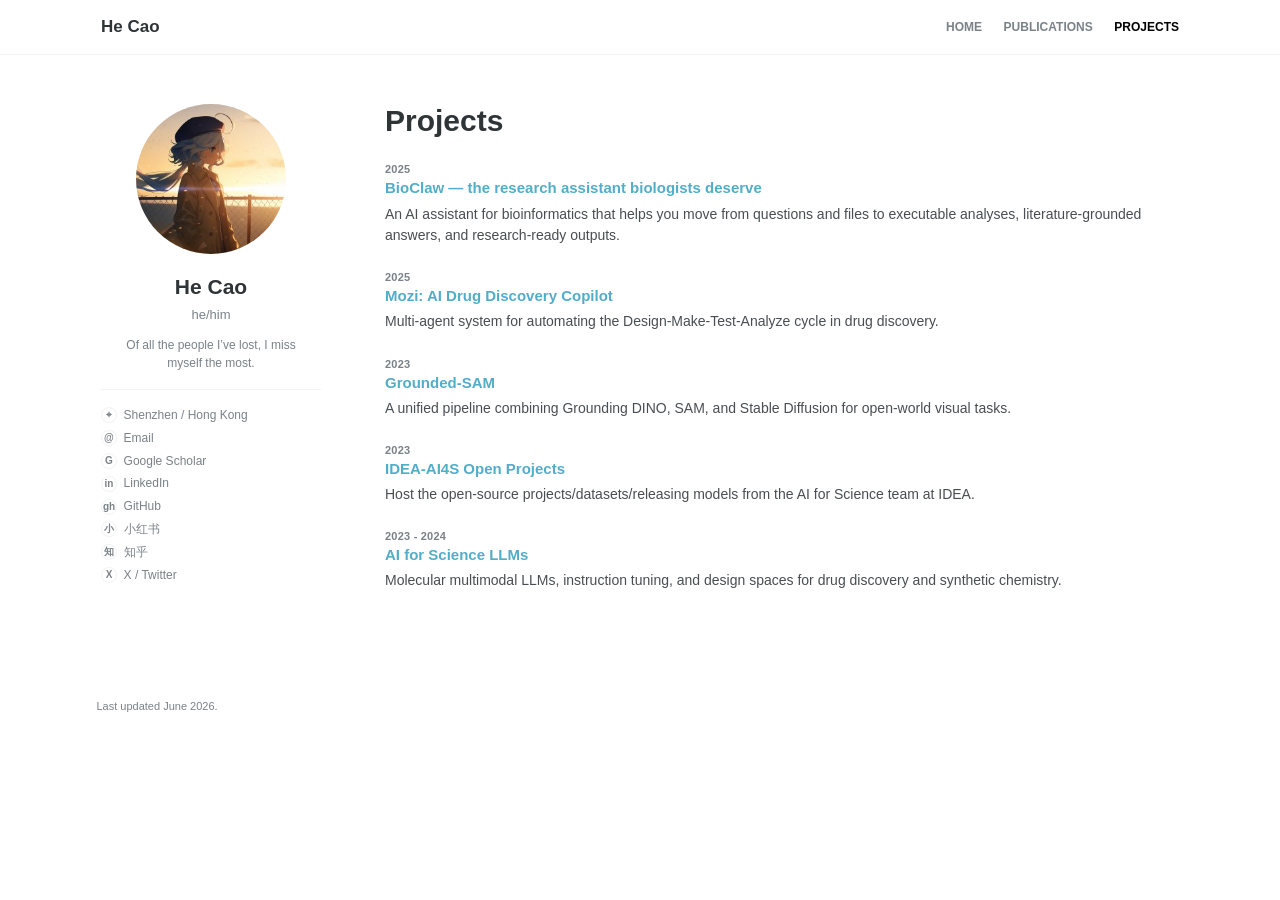
==== projects.html @ 391761c9 "Build academic homepage" ====
<!doctype html>
<html lang="en">
  <head>
    <meta charset="utf-8">
    <meta name="viewport" content="width=device-width, initial-scale=1">
    <meta name="description" content="Projects by He Cao.">
    <title>Projects | He Cao</title>
    <link rel="stylesheet" href="assets/styles.css">
    <script src="assets/site.js" defer></script>
  </head>
  <body>
    <header class="masthead">
      <div class="masthead-inner">
        <a class="site-title" href="index.html">He Cao</a>
        <nav class="site-nav" aria-label="Primary navigation">
          <a href="index.html">Home</a>
          <a href="publications.html">Publications</a>
          <a class="is-active" href="projects.html">Projects</a>
        </nav>
      </div>
    </header>

    <div class="page">
      <author-sidebar></author-sidebar>

      <main class="archive">
        <section class="page-section">
          <h1 class="page-title">Projects</h1>
          <div class="archive-item">
            <p class="archive-date">2025</p>
            <h3><a href="https://chat.bioclaw.tech/">BioClaw — the research assistant biologists deserve</a></h3>
            <p>An AI assistant for bioinformatics that helps you move from questions and files to executable analyses, literature-grounded answers, and research-ready outputs.</p>
          </div>
          <div class="archive-item">
            <p class="archive-date">2025</p>
            <h3><a href="https://ai4s.idea.edu.cn/ai4s/mozi">Mozi: AI Drug Discovery Copilot</a></h3>
            <p>Multi-agent system for automating the Design-Make-Test-Analyze cycle in drug discovery.</p>
          </div>
          <div class="archive-item">
            <p class="archive-date">2023</p>
            <h3><a href="https://github.com/IDEA-Research/Grounded-Segment-Anything">Grounded-SAM</a></h3>
            <p>A unified pipeline combining Grounding DINO, SAM, and Stable Diffusion for open-world visual tasks.</p>
          </div>
          <div class="archive-item">
            <p class="archive-date">2023</p>
            <h3><a href="https://huggingface.co/IDEA-AI4S">IDEA-AI4S Open Projects</a></h3>
            <p>Host the open-source projects/datasets/releasing models from the AI for Science team at IDEA.</p>
          </div>
          <div class="archive-item">
            <p class="archive-date">2023 - 2024</p>
            <h3><a href="https://github.com/IDEA-XL">AI for Science LLMs</a></h3>
            <p>Molecular multimodal LLMs, instruction tuning, and design spaces for drug discovery and synthetic chemistry.</p>
          </div>
        </section>
      </main>
    </div>

    <footer class="page-footer">
      <p>Last updated June 2026.</p>
    </footer>
  </body>
</html>
---- assets/styles.css ----
:root {
  --text: #494e52;
  --heading: #2f3437;
  --muted: #7a8288;
  --border: #f2f3f3;
  --link: #52adc8;
  --link-hover: #2b7f97;
  --max-width: 1120px;
}

* {
  box-sizing: border-box;
}

html {
  scroll-behavior: smooth;
}

body {
  margin: 0;
  background: #fff;
  color: var(--text);
  font-family: -apple-system, BlinkMacSystemFont, "Segoe UI", Helvetica, Arial, sans-serif;
  font-size: 14px;
  line-height: 1.55;
}

a {
  color: var(--link);
  text-decoration: none;
}

a:hover,
a:focus-visible {
  color: var(--link-hover);
  text-decoration: underline;
}

.masthead {
  border-bottom: 1px solid var(--border);
  background: #fff;
}

.masthead-inner {
  display: flex;
  align-items: center;
  justify-content: space-between;
  gap: 24px;
  max-width: var(--max-width);
  margin: 0 auto;
  padding: 1em 1.5em;
}

.site-title {
  color: var(--heading);
  font-size: 17px;
  font-weight: 700;
}

.site-title:hover,
.site-title:focus-visible {
  color: var(--heading);
  text-decoration: none;
}

.site-nav {
  display: flex;
  align-items: center;
  gap: 1.8em;
  font-size: 12px;
  font-weight: 700;
  text-transform: uppercase;
}

.site-nav a {
  color: var(--muted);
}

.site-nav a:hover,
.site-nav a:focus-visible {
  color: #000;
  text-decoration: none;
}

.site-nav .is-active {
  color: #000;
}

.page {
  display: grid;
  grid-template-columns: 220px minmax(0, 760px);
  gap: 64px;
  max-width: var(--max-width);
  margin: 0 auto;
  padding: 3.5em 1.5em 4em;
}

.sidebar {
  min-width: 0;
}

.author-profile {
  position: sticky;
  top: 2em;
  text-align: center;
}

.author-avatar {
  display: block;
  width: 150px;
  height: 150px;
  margin: 0 auto 1.4em;
  border-radius: 50%;
  object-fit: cover;
}

.author-profile h1 {
  margin: 0;
  color: var(--heading);
  font-size: 21px;
  line-height: 1.2;
}

.author-bio {
  margin: 0.45em 0 0;
  color: var(--muted);
  font-size: 13px;
}

.author-note {
  margin: 1em auto 0;
  max-width: 200px;
  color: var(--muted);
  font-size: 12px;
  line-height: 1.45;
}

.author-links {
  margin: 1.4em 0 0;
  padding: 1.2em 0 0;
  border-top: 1px solid var(--border);
  list-style: none;
  color: var(--muted);
  font-size: 12px;
  line-height: 1.9;
  text-align: left;
}

.author-links li,
.author-links a {
  display: flex;
  align-items: center;
  gap: 0.55em;
}

.author-links a {
  color: var(--muted);
}

.author-links a:hover,
.author-links a:focus-visible {
  color: var(--link-hover);
}

.link-icon {
  display: inline-flex;
  align-items: center;
  justify-content: center;
  flex: 0 0 1.6em;
  width: 1.6em;
  height: 1.6em;
  border: 1px solid var(--border);
  border-radius: 50%;
  color: var(--muted);
  font-size: 10px;
  font-weight: 700;
  line-height: 1;
  text-align: center;
}

.archive {
  min-width: 0;
}

.page-section {
  margin-bottom: 3em;
  padding-bottom: 2em;
  border-bottom: 1px solid var(--border);
}

.page-section:last-child {
  margin-bottom: 0;
  border-bottom: 0;
}

.page-title {
  margin: 0 0 0.75em;
  color: var(--heading);
  font-size: 30px;
  line-height: 1.15;
}

h2 {
  margin: 0 0 1em;
  color: var(--heading);
  font-size: 20px;
  line-height: 1.25;
}

h3 {
  margin: 0;
  color: var(--heading);
  font-size: 15px;
  line-height: 1.35;
}

p {
  margin: 0 0 1em;
}

.compact-list {
  margin: 0;
  padding-left: 1.2em;
}

.compact-list li + li {
  margin-top: 0.3em;
}

.archive-item {
  margin-bottom: 1.6em;
}

.archive-item p {
  margin: 0.35em 0 0;
}

.archive-date,
.pub-year {
  margin: 0 0 0.3em;
  color: var(--muted);
  font-size: 11px;
  font-weight: 700;
  letter-spacing: 0.02em;
  text-transform: uppercase;
}

.pub-item {
  position: relative;
  padding: 1.05em 0 1.05em;
  border-bottom: 1px solid var(--border);
}

.pub-item:last-child {
  border-bottom: 0;
}

.pub-item h3 {
  margin-bottom: 0.35em;
}

.pub-authors,
.pub-venue {
  margin: 0.25em 0 0;
  color: var(--muted);
  font-size: 12.5px;
}

.pub-authors strong {
  color: var(--heading);
  font-weight: 700;
}

.pub-venue span {
  white-space: nowrap;
}

.page-footer {
  max-width: var(--max-width);
  margin: 0 auto;
  padding: 0 1.5em 2em;
  color: var(--muted);
  font-size: 11px;
}

@media (max-width: 860px) {
  .page {
    grid-template-columns: 1fr;
    gap: 2.5em;
    padding-top: 2em;
  }

  .author-profile {
    position: static;
    display: grid;
    grid-template-columns: 96px minmax(0, 1fr);
    gap: 1em 1.25em;
    text-align: left;
  }

  .author-avatar {
    width: 96px;
    height: 96px;
    margin: 0;
  }

  .author-note {
    max-width: none;
    margin-left: 0;
  }

  .author-links {
    grid-column: 1 / -1;
    display: flex;
    flex-wrap: wrap;
    gap: 0.4em 1.4em;
    margin-top: 0.3em;
  }
}

@media (max-width: 600px) {
  body {
    font-size: 13.5px;
  }

  .masthead-inner {
    align-items: flex-start;
    flex-direction: column;
    gap: 0.7em;
    padding: 0.9em 1.1em;
  }

  .site-nav {
    gap: 1.2em;
  }

  .page {
    padding: 1.7em 1.1em 3em;
  }

  .page-title {
    font-size: 25px;
  }

  h2 {
    font-size: 18px;
  }
}
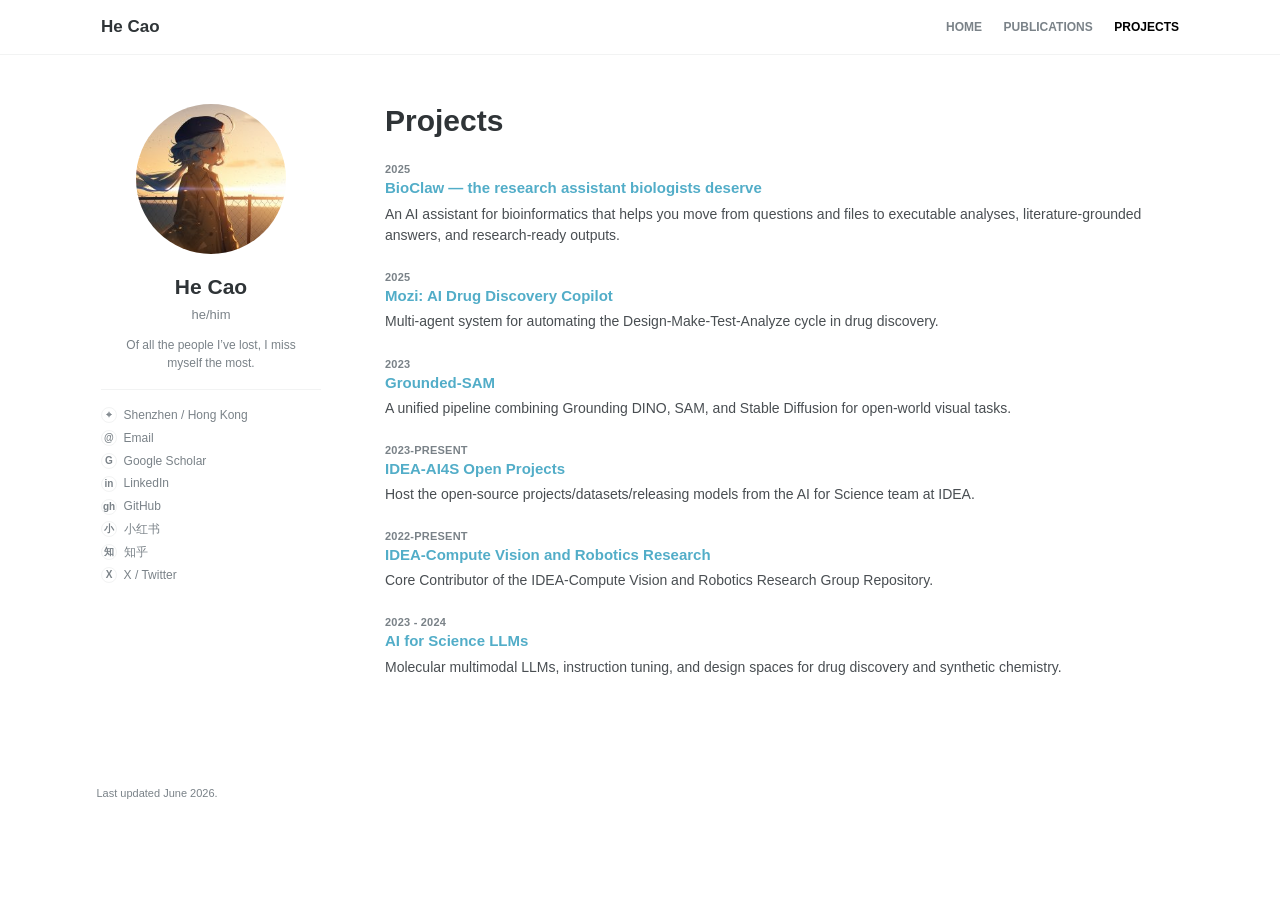
==== commit 1e269a1c: "update projects" ====
--- a/projects.html
+++ b/projects.html
@@ -42,9 +42,14 @@
             <p>A unified pipeline combining Grounding DINO, SAM, and Stable Diffusion for open-world visual tasks.</p>
           </div>
           <div class="archive-item">
-            <p class="archive-date">2023</p>
+            <p class="archive-date">2023-Present</p>
             <h3><a href="https://huggingface.co/IDEA-AI4S">IDEA-AI4S Open Projects</a></h3>
             <p>Host the open-source projects/datasets/releasing models from the AI for Science team at IDEA.</p>
+          </div>
+          <div class="archive-item">
+            <p class="archive-date">2022-Present</p>
+            <h3><a href="https://github.com/IDEA-Research">IDEA-Compute Vision and Robotics Research</a></h3>
+            <p>Core Contributor of the IDEA-Compute Vision and Robotics Research Group Repository.</p>
           </div>
           <div class="archive-item">
             <p class="archive-date">2023 - 2024</p>
